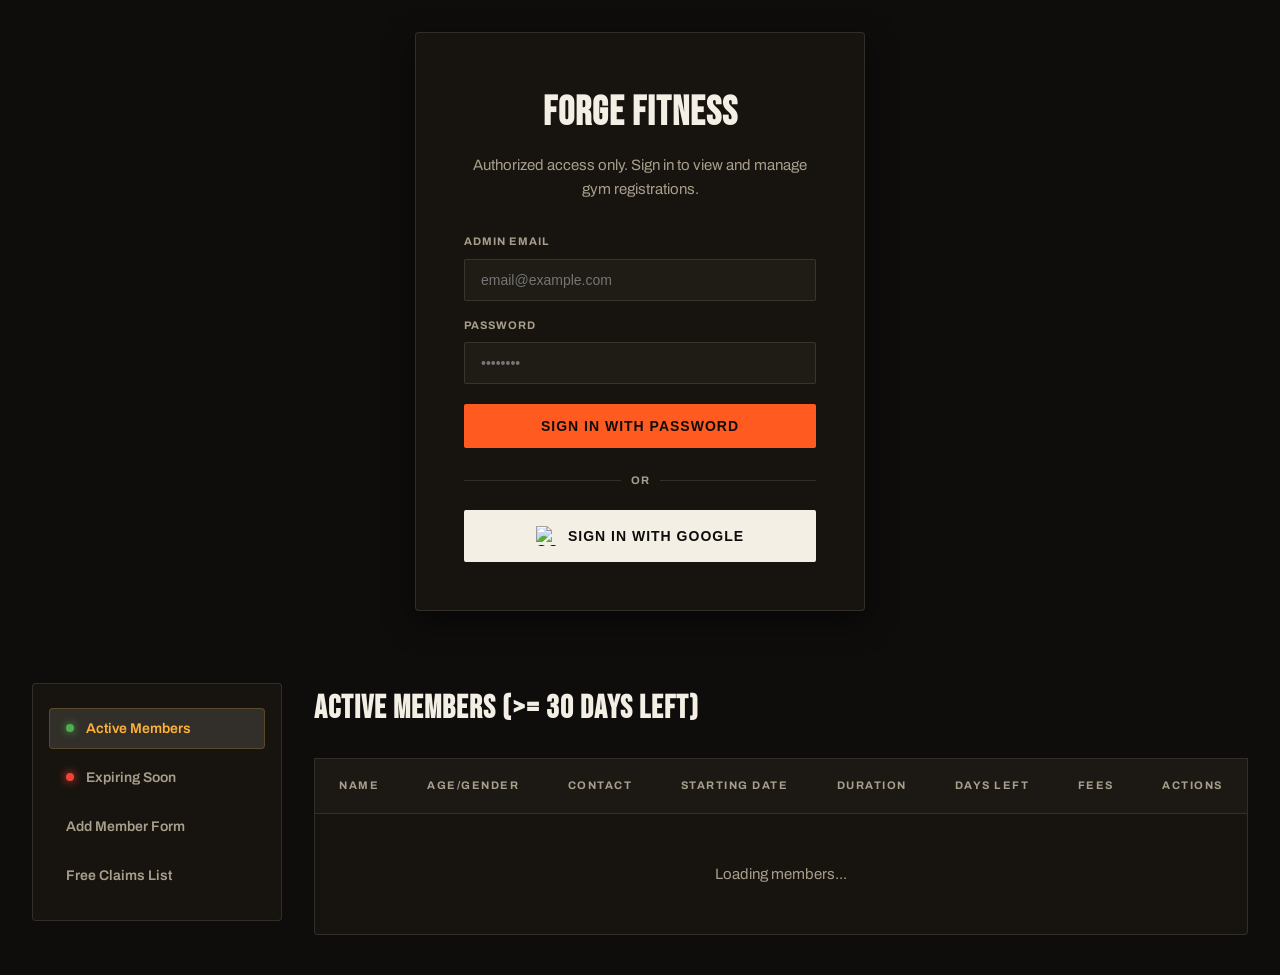
==== admin.html @ f34c3284 "added visitDate field to free trial claim form and created dedicated Free Claims section in admin pa" ====
<!DOCTYPE html>
<html lang="en">
<head>
  <meta charset="UTF-8">
  <meta name="viewport" content="width=device-width, initial-scale=1.0">
  <title>FORGE FITNESS — Admin Portal</title>
  <link rel="preconnect" href="https://fonts.googleapis.com">
  <link href="https://fonts.googleapis.com/css2?family=Bebas+Neue&family=Archivo:wght@400;500;600;700;800&display=swap" rel="stylesheet">
  <link rel="stylesheet" href="css/admin.css">
</head>
<body>

  <!-- ADMIN HEADER (Hidden before login, shown dynamically) -->
  <header class="admin-header" id="adminHeader" style="display: none;">
    <div class="header-inner">
      <div style="display: flex; align-items: center; gap: 24px;">
        <a href="#" class="logo">FORGE<span>.</span> Admin</a>
        <a href="index.html" class="btn-signout" style="text-decoration: none; padding: 6px 12px; font-size: 11px;">← Back to Site</a>
      </div>
      <div class="user-info">
        <span class="user-email" id="currentUserEmail"></span>
        <button class="btn-signout" id="signOutBtn">Sign Out</button>
      </div>
    </div>
  </header>

  <!-- AUTH SCREEN (Shown before login) -->
  <main class="auth-container" id="authContainer">
    <div class="auth-card">
      <h1>FORGE FITNESS</h1>
      <p>Authorized access only. Sign in to view and manage gym registrations.</p>
      
      <!-- Email/Password Sign-In -->
      <form id="emailLoginForm" style="margin-bottom: 24px; text-align: left;">
        <div style="margin-bottom: 16px;">
          <label style="display: block; font-size: 11px; font-weight: 700; text-transform: uppercase; color: var(--muted); margin-bottom: 8px; letter-spacing: 1px;">Admin Email</label>
          <input type="email" id="loginEmail" placeholder="email@example.com" required style="width: 100%; background: var(--panel); border: 1px solid var(--line); padding: 12px 16px; color: var(--paper); border-radius: 2px; font-size: 14px; outline: none; transition: border-color 0.2s;">
        </div>
        <div style="margin-bottom: 20px;">
          <label style="display: block; font-size: 11px; font-weight: 700; text-transform: uppercase; color: var(--muted); margin-bottom: 8px; letter-spacing: 1px;">Password</label>
          <input type="password" id="loginPassword" placeholder="••••••••" required style="width: 100%; background: var(--panel); border: 1px solid var(--line); padding: 12px 16px; color: var(--paper); border-radius: 2px; font-size: 14px; outline: none; transition: border-color 0.2s;">
        </div>
        <button type="submit" class="btn-google" style="background: var(--ember); color: var(--ink); border: none; font-weight: 700; width: 100%; padding: 14px; margin-bottom: 8px;">Sign In with Password</button>
      </form>

      <div style="display: flex; align-items: center; justify-content: center; gap: 10px; margin-bottom: 20px; color: var(--muted); font-size: 11px; text-transform: uppercase; font-weight: 700; letter-spacing: 1px;">
        <span style="flex: 1; height: 1px; background: var(--line);"></span>
        <span>Or</span>
        <span style="flex: 1; height: 1px; background: var(--line);"></span>
      </div>

      <button class="btn-google" id="googleSignInBtn" style="background: var(--paper); color: var(--ink); width: 100%;">
        <img src="https://www.gstatic.com/firebasejs/ui/2.0.0/images/auth/google.svg" alt="Google Logo">
        Sign in with Google
      </button>

      <div class="auth-message error" id="errorMessage" style="display: none; margin-top: 20px;"></div>
    </div>
  </main>

  <!-- DASHBOARD SCREEN (Shown after authorized login) -->
  <main class="dashboard-container" id="dashboardContainer" style="display: none;">
    <!-- SIDEBAR -->
    <aside class="admin-sidebar">
      <nav class="sidebar-nav">
        <button class="sidebar-tab-btn active" data-tab="active-members">
          <span class="tab-indicator green"></span> Active Members
        </button>
        <button class="sidebar-tab-btn" data-tab="expiring-members">
          <span class="tab-indicator red"></span> Expiring Soon
        </button>
        <button class="sidebar-tab-btn" data-tab="add-member">
          Add Member Form
        </button>
        <button class="sidebar-tab-btn" data-tab="leads-list">
          Free Claims List
        </button>
      </nav>
    </aside>

    <!-- MAIN BODY CONTENT -->
    <section class="admin-main-content">
      
      <!-- TAB 1: ACTIVE MEMBERS -->
      <div class="admin-tab-content active" id="tab-active-members">
        <h2 class="tab-title">Active Members (>= 30 days left)</h2>
        <div class="table-wrapper">
          <table>
            <thead>
              <tr>
                <th>Name</th>
                <th>Age/Gender</th>
                <th>Contact</th>
                <th>Starting Date</th>
                <th>Duration</th>
                <th>Days Left</th>
                <th>Fees</th>
                <th>Actions</th>
              </tr>
            </thead>
            <tbody id="activeMembersTableBody">
              <tr><td colspan="8" class="empty-state">Loading members...</td></tr>
            </tbody>
          </table>
        </div>
      </div>

      <!-- TAB 2: EXPIRING MEMBERS (NEAR TO END) -->
      <div class="admin-tab-content" id="tab-expiring-members">
        <h2 class="tab-title" style="color: var(--error);">Expiring Soon (< 30 days left)</h2>
        <div class="table-wrapper">
          <table>
            <thead>
              <tr>
                <th>Name</th>
                <th>Age/Gender</th>
                <th>Contact</th>
                <th>Starting Date</th>
                <th>Duration</th>
                <th>Days Left</th>
                <th>Fees</th>
                <th>Actions</th>
              </tr>
            </thead>
            <tbody id="expiringMembersTableBody">
              <tr><td colspan="8" class="empty-state">No members near plan end date.</td></tr>
            </tbody>
          </table>
        </div>
      </div>

      <!-- TAB 3: ADD MEMBER FORM -->
      <div class="admin-tab-content" id="tab-add-member">
        <h2 class="tab-title">Register New Member</h2>
        <form class="member-form" id="addMemberForm">
          <div class="form-row">
            <div class="form-group">
              <label>Full Name *</label>
              <input type="text" id="mName" placeholder="John Doe" required>
            </div>
            <div class="form-group">
              <label>Phone Number *</label>
              <input type="tel" id="mPhone" placeholder="9876543210" required>
            </div>
          </div>

          <div class="form-row">
            <div class="form-group">
              <label>Age *</label>
              <input type="number" id="mAge" placeholder="24" min="10" max="100" required>
            </div>
            <div class="form-group">
              <label>Gender *</label>
              <select id="mGender" required>
                <option value="" disabled selected>Select Gender</option>
                <option value="Male">Male</option>
                <option value="Female">Female</option>
                <option value="Other">Other</option>
              </select>
            </div>
          </div>

          <div class="form-row">
            <div class="form-group">
              <label>Plan Start Date *</label>
              <input type="date" id="mStartDate" required>
            </div>
            <div class="form-group">
              <label>Duration *</label>
              <select id="mDuration" required>
                <option value="" disabled selected>Select Duration</option>
                <option value="1">1 Month</option>
                <option value="3">3 Months</option>
                <option value="6">6 Months</option>
                <option value="12">12 Months</option>
              </select>
            </div>
          </div>

          <div class="form-row">
            <div class="form-group">
              <label>Fees Paid (INR) *</label>
              <input type="number" id="mFees" placeholder="2500" required>
            </div>
            <div class="form-group">
              <label>Address (Optional)</label>
              <input type="text" id="mAddress" placeholder="123 Street Name, City">
            </div>
          </div>

          <button type="submit" class="btn btn-primary" style="margin-top: 12px; border: none; cursor: pointer;">Register Member</button>
          <p id="memberFormNote" style="margin-top: 12px; font-weight:600;"></p>
        </form>
      </div>

      <!-- TAB 4: FREE TRIAL CLAIMS -->
      <div class="admin-tab-content" id="tab-leads-list">
        <h2 class="tab-title">Free Trial Claims</h2>
        <div class="table-controls" style="border-radius: 4px 4px 0 0;">
          <div class="search-wrapper">
            <input type="text" class="search-input" id="searchBar" placeholder="Search leads...">
          </div>
          <div class="filter-wrapper">
            <button class="filter-btn active" data-filter="all">All</button>
            <button class="filter-btn" data-filter="New">New</button>
            <button class="filter-btn" data-filter="Contacted">Contacted</button>
            <button class="filter-btn" data-filter="Joined">Joined</button>
          </div>
        </div>
        <div class="table-wrapper">
          <table id="leadsTable">
            <thead>
              <tr>
                <th>Date Submitted</th>
                <th>Name</th>
                <th>Phone</th>
                <th>Preferred Club</th>
                <th>Visit Date</th>
                <th>Status</th>
                <th>Actions</th>
              </tr>
            </thead>
            <tbody id="leadsTableBody">
              <tr>
                <td colspan="6" class="empty-state">Loading registrations...</td>
              </tr>
            </tbody>
          </table>
        </div>
      </div>

    </section>
  </main>

  <!-- USER PORTAL SCREEN (Shown for normal users after login) -->
  <main class="dashboard-container" id="userDashboardContainer" style="display: none; max-width: 600px; margin: 40px auto; padding: 40px 32px; background: var(--charcoal); border: 1px solid var(--line); border-radius: 4px; text-align: center;">
    <div style="margin-bottom: 24px;">
      <img id="userPhoto" src="https://images.unsplash.com/photo-1535713875002-d1d0cf377fde?auto=format&fit=crop&w=200&q=80" alt="Profile Picture" style="width: 120px; height: 120px; border-radius: 50%; border: 3px solid var(--ember); margin: 0 auto 16px; object-fit: cover;">
      <h2 id="userName" style="font-family: var(--display); font-size: 36px; letter-spacing: 1px; margin-bottom: 4px;">Gym Member</h2>
      <p id="userEmail" style="color: var(--muted); font-size: 14px;"></p>
    </div>
    <div style="border-top: 1px solid var(--line); padding-top: 24px; text-align: left;">
      <h3 style="font-family: var(--display); font-size: 22px; letter-spacing: 0.5px; color: var(--ember-2); margin-bottom: 12px;">Your Club Status</h3>
      <div style="background: var(--panel); border: 1px solid var(--line); padding: 16px; border-radius: 2px; display: flex; justify-content: space-between; align-items: center;">
        <div>
          <strong style="display: block; font-size: 15px;">Forge Access Level</strong>
          <span style="font-size: 13px; color: var(--muted);">Standard Day Pass / Guest</span>
        </div>
        <span class="status-badge status-joined" style="font-size: 12px; padding: 6px 12px;">Active Member</span>
      </div>
      <p style="margin-top: 20px; color: var(--muted); font-size: 13px; line-height: 1.5;">Welcome to Forge Fitness! Show this portal dashboard screen at the front desk when checking in to any club locations.</p>
    </div>
  </main>

  <!-- Firebase Core + Auth + Firestore compat SDKs -->
  <script src="https://www.gstatic.com/firebasejs/10.8.0/firebase-app-compat.js"></script>
  <script src="https://www.gstatic.com/firebasejs/10.8.0/firebase-auth-compat.js"></script>
  <script src="https://www.gstatic.com/firebasejs/10.8.0/firebase-firestore-compat.js"></script>
  
  <!-- Firebase initialization & Admin logic -->
  <script src="js/firebase-config.js"></script>
  <script src="js/admin.js"></script>
</body>
</html>
---- css/admin.css ----
/* Admin Panel styling for Forge Fitness */
:root {
  --ink: #0e0d0c;
  --charcoal: #17140f;
  --panel: #1f1b15;
  --ember: #ff5a1f;
  --ember-2: #ffb238;
  --paper: #f4efe4;
  --muted: #a89e8c;
  --line: rgba(244, 239, 228, 0.12);
  --success: #4caf50;
  --error: #f44336;
  --display: 'Bebas Neue', Impact, sans-serif;
  --body: 'Archivo', sans-serif;
}

* {
  margin: 0;
  padding: 0;
  box-sizing: border-box;
}

body {
  background: var(--ink);
  color: var(--paper);
  font-family: var(--body);
  line-height: 1.6;
  min-height: 100vh;
  display: flex;
  flex-direction: column;
}

header.admin-header {
  border-bottom: 1px solid var(--line);
  background: var(--charcoal);
  padding: 16px 0;
}

.header-inner {
  max-width: 1400px;
  margin: 0 auto;
  padding: 0 32px;
  display: flex;
  justify-content: space-between;
  align-items: center;
}

.logo {
  font-family: var(--display);
  font-size: 28px;
  letter-spacing: 1px;
}

.logo span {
  color: var(--ember);
}

.user-info {
  display: flex;
  align-items: center;
  gap: 16px;
}

.user-email {
  font-size: 14px;
  font-weight: 500;
  color: var(--muted);
}

.btn-signout {
  background: transparent;
  border: 1px solid rgba(244, 239, 228, 0.2);
  color: var(--paper);
  padding: 8px 16px;
  font-size: 12px;
  text-transform: uppercase;
  font-weight: 700;
  cursor: pointer;
  transition: all 0.2s ease;
  border-radius: 2px;
}

.btn-signout:hover {
  border-color: var(--ember);
  color: var(--ember);
}

/* Authentication Screen */
.auth-container {
  flex: 1;
  display: flex;
  align-items: center;
  justify-content: center;
  padding: 32px;
}

.auth-card {
  background: var(--charcoal);
  border: 1px solid var(--line);
  padding: 48px;
  max-width: 450px;
  width: 100%;
  border-radius: 4px;
  text-align: center;
  box-shadow: 0 10px 30px rgba(0, 0, 0, 0.5);
}

.auth-card h1 {
  font-family: var(--display);
  font-size: 40px;
  letter-spacing: 1px;
  margin-bottom: 8px;
}

.auth-card p {
  color: var(--muted);
  font-size: 15px;
  margin-bottom: 32px;
}

.btn-google {
  display: flex;
  align-items: center;
  justify-content: center;
  gap: 12px;
  background: var(--paper);
  color: var(--ink);
  border: none;
  padding: 16px 24px;
  width: 100%;
  font-weight: 700;
  font-size: 14px;
  text-transform: uppercase;
  letter-spacing: 1px;
  cursor: pointer;
  border-radius: 2px;
  transition: transform 0.2s ease, background 0.2s ease;
}

.btn-google:hover {
  background: #ffffff;
  transform: translateY(-2px);
}

.btn-google img {
  width: 20px;
  height: 20px;
}

.auth-message {
  margin-top: 16px;
  font-size: 14px;
  padding: 10px;
  border-radius: 2px;
  display: none;
}

.auth-message.error {
  display: block;
  background: rgba(244, 67, 54, 0.1);
  color: var(--error);
  border: 1px solid rgba(244, 67, 54, 0.25);
}

/* Dashboard Layout */
.dashboard-container {
  max-width: 1400px;
  margin: 0 auto;
  padding: 40px 32px;
  width: 100%;
  display: none; /* Shown dynamically via JS */
}

.dashboard-header {
  display: flex;
  justify-content: space-between;
  align-items: flex-end;
  margin-bottom: 32px;
  flex-wrap: wrap;
  gap: 16px;
}

.dashboard-header h2 {
  font-family: var(--display);
  font-size: 38px;
  letter-spacing: 1px;
}

.dashboard-stats {
  display: grid;
  grid-template-columns: repeat(auto-fit, minmax(200px, 1fr));
  gap: 20px;
  margin-bottom: 32px;
}

.stat-card {
  background: var(--charcoal);
  border: 1px solid var(--line);
  padding: 24px;
  border-radius: 4px;
}

.stat-card span {
  font-size: 12px;
  text-transform: uppercase;
  color: var(--muted);
  letter-spacing: 1px;
}

.stat-card h3 {
  font-family: var(--display);
  font-size: 36px;
  color: var(--ember);
  margin-top: 8px;
}

/* Filters & Table Control */
.table-controls {
  background: var(--charcoal);
  border: 1px solid var(--line);
  border-bottom: none;
  padding: 20px 24px;
  display: flex;
  justify-content: space-between;
  align-items: center;
  flex-wrap: wrap;
  gap: 16px;
  border-radius: 4px 4px 0 0;
}

.search-wrapper {
  position: relative;
  max-width: 350px;
  width: 100%;
}

.search-input {
  width: 100%;
  background: var(--panel);
  border: 1px solid var(--line);
  padding: 12px 16px;
  color: var(--paper);
  border-radius: 2px;
  font-size: 14px;
  outline: none;
  transition: border-color 0.2s;
}

.search-input:focus {
  border-color: var(--ember);
}

.filter-wrapper {
  display: flex;
  gap: 10px;
}

.filter-btn {
  background: var(--panel);
  border: 1px solid var(--line);
  color: var(--muted);
  padding: 8px 16px;
  font-size: 13px;
  font-weight: 600;
  cursor: pointer;
  border-radius: 2px;
  transition: all 0.2s ease;
}

.filter-btn:hover, .filter-btn.active {
  background: var(--ember);
  color: var(--ink);
  border-color: var(--ember);
}

/* Leads Table */
.table-wrapper {
  background: var(--charcoal);
  border: 1px solid var(--line);
  border-radius: 0 0 4px 4px;
  overflow-x: auto;
}

table {
  width: 100%;
  border-collapse: collapse;
  text-align: left;
  min-width: 800px;
}

th, td {
  padding: 18px 24px;
  font-size: 14px;
  border-bottom: 1px solid var(--line);
}

th {
  font-family: var(--body);
  text-transform: uppercase;
  font-size: 11px;
  letter-spacing: 1.5px;
  color: var(--muted);
  font-weight: 700;
  background: rgba(244, 239, 228, 0.02);
}

tr:last-child td {
  border-bottom: none;
}

tr:hover td {
  background: rgba(244, 239, 228, 0.01);
}

.lead-name {
  font-weight: 600;
}

.lead-phone {
  font-family: monospace;
  font-size: 14px;
  color: var(--muted);
}

/* Custom Status Badge */
.status-badge {
  display: inline-block;
  padding: 4px 8px;
  font-size: 11px;
  font-weight: 700;
  text-transform: uppercase;
  border-radius: 2px;
  letter-spacing: 0.5px;
}

.status-badge.status-new {
  background: rgba(255, 178, 56, 0.15);
  color: var(--ember-2);
  border: 1px solid rgba(255, 178, 56, 0.3);
}

.status-badge.status-contacted {
  background: rgba(77, 144, 254, 0.15);
  color: #4d90fe;
  border: 1px solid rgba(77, 144, 254, 0.3);
}

.status-badge.status-joined {
  background: rgba(76, 175, 80, 0.15);
  color: var(--success);
  border: 1px solid rgba(76, 175, 80, 0.3);
}

.action-select {
  background: var(--panel);
  border: 1px solid var(--line);
  color: var(--paper);
  padding: 6px 12px;
  font-size: 12px;
  outline: none;
  border-radius: 2px;
  cursor: pointer;
}

.action-select:focus {
  border-color: var(--ember);
}

.btn-delete {
  background: transparent;
  border: 1px solid rgba(244, 67, 54, 0.2);
  color: var(--error);
  padding: 6px 12px;
  font-size: 12px;
  cursor: pointer;
  border-radius: 2px;
  margin-left: 8px;
  transition: all 0.2s ease;
}

.btn-delete:hover {
  background: var(--error);
  color: var(--paper);
  border-color: var(--error);
}

.empty-state {
  text-align: center;
  padding: 48px;
  color: var(--muted);
  font-size: 15px;
}

/* Sidebar and Main Layout overrides */
#dashboardContainer.dashboard-container {
  display: flex !important;
  flex-direction: row;
  gap: 32px;
  max-width: 1500px;
  align-items: flex-start;
}

.admin-sidebar {
  width: 250px;
  flex-shrink: 0;
  background: var(--charcoal);
  border: 1px solid var(--line);
  padding: 24px 16px;
  border-radius: 4px;
  position: sticky;
  top: 100px;
}

.sidebar-nav {
  display: flex;
  flex-direction: column;
  gap: 8px;
}

.sidebar-tab-btn {
  background: transparent;
  border: 1px solid transparent;
  color: var(--muted);
  padding: 12px 16px;
  text-align: left;
  font-family: var(--body);
  font-size: 14px;
  font-weight: 600;
  cursor: pointer;
  border-radius: 4px;
  transition: all 0.2s ease;
  display: flex;
  align-items: center;
  gap: 12px;
}

.sidebar-tab-btn:hover {
  background: rgba(244, 239, 228, 0.03);
  color: var(--paper);
}

.sidebar-tab-btn.active {
  background: var(--line);
  color: var(--ember-2);
  border-color: rgba(255, 178, 56, 0.2);
}

.tab-indicator {
  width: 8px;
  height: 8px;
  border-radius: 50%;
  display: inline-block;
}

.tab-indicator.green {
  background: var(--success);
  box-shadow: 0 0 8px var(--success);
}

.tab-indicator.red {
  background: var(--error);
  box-shadow: 0 0 8px var(--error);
}

/* Main Content Area */
.admin-main-content {
  flex: 1;
  min-width: 0; /* Prevents flex children from breaking table responsiveness */
}

.admin-tab-content {
  display: none;
}

.admin-tab-content.active {
  display: block;
}

.tab-title {
  font-family: var(--display);
  font-size: 32px;
  letter-spacing: 1px;
  margin-bottom: 24px;
  text-transform: uppercase;
}

/* Member Form Styling */
.member-form {
  background: var(--charcoal);
  border: 1px solid var(--line);
  padding: 32px;
  border-radius: 4px;
  display: flex;
  flex-direction: column;
  gap: 20px;
}

.form-row {
  display: flex;
  gap: 20px;
  flex-wrap: wrap;
}

.form-group {
  flex: 1;
  min-width: 220px;
  display: flex;
  flex-direction: column;
  gap: 8px;
}

.form-group label {
  font-size: 12px;
  text-transform: uppercase;
  color: var(--muted);
  font-weight: 700;
  letter-spacing: 1px;
}

.form-group input, .form-group select {
  background: var(--panel);
  border: 1px solid var(--line);
  padding: 12px 16px;
  color: var(--paper);
  border-radius: 2px;
  font-size: 14px;
  outline: none;
  transition: border-color 0.2s;
}

.form-group input:focus, .form-group select:focus {
  border-color: var(--ember);
}

/* Responsive adjustment for Mobile Dashboard */
@media(max-width: 900px) {
  #dashboardContainer.dashboard-container {
    flex-direction: column;
  }
  .admin-sidebar {
    width: 100%;
    position: relative;
    top: 0;
  }
}
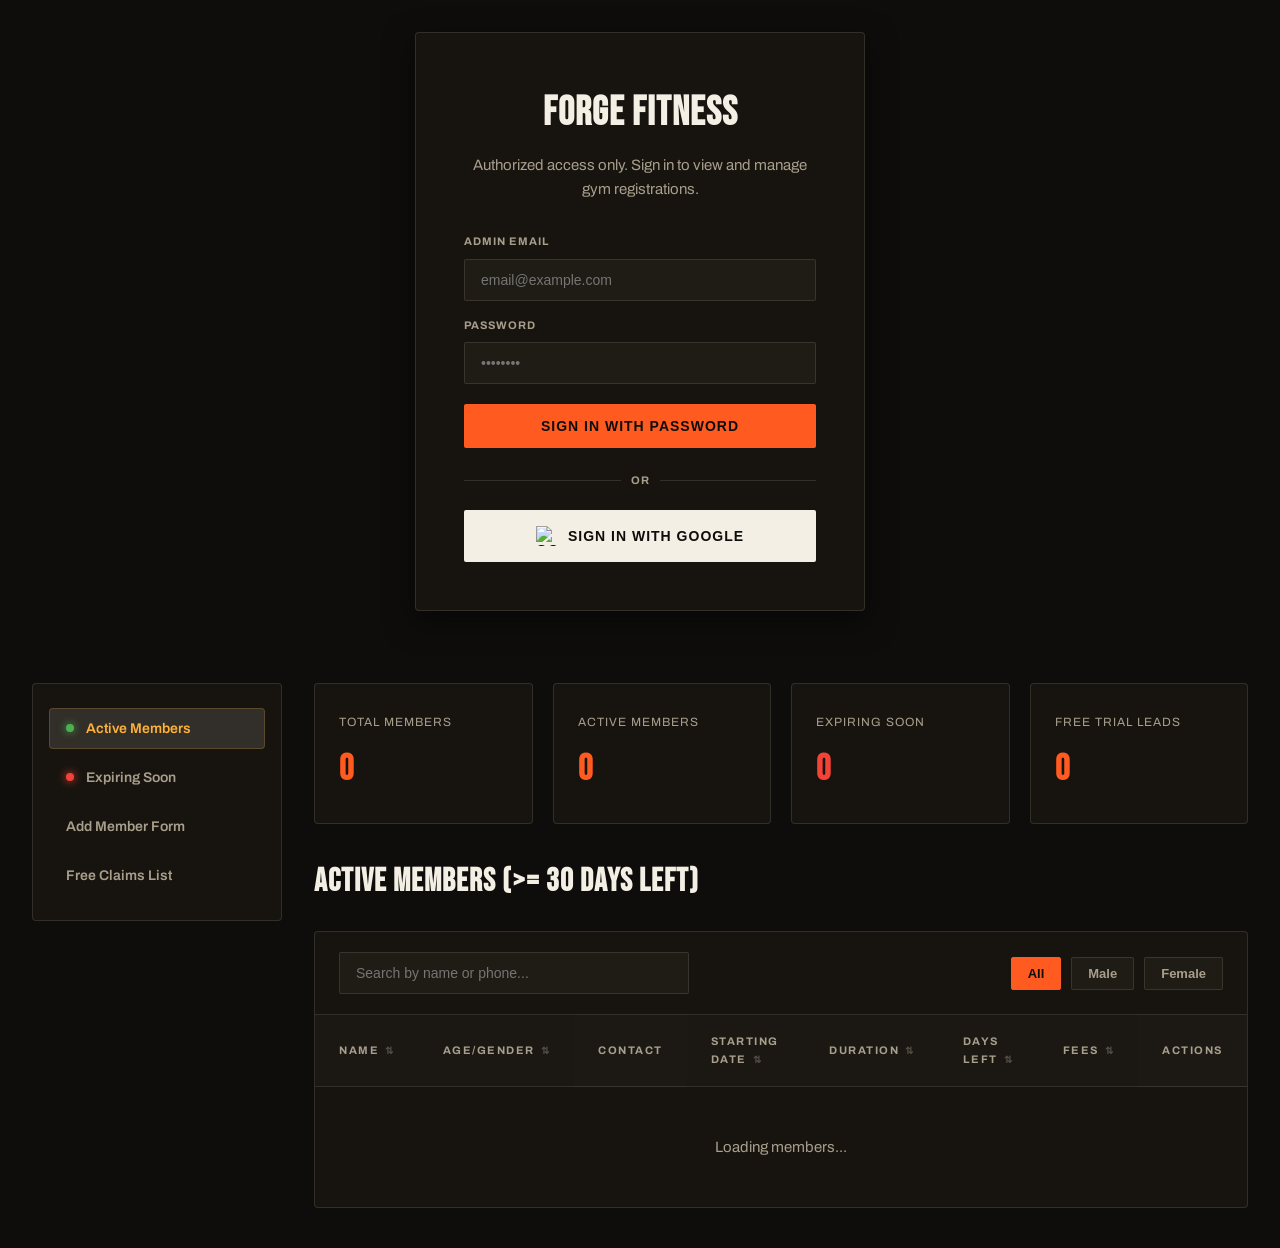
==== commit a48d0642: "newsetup" ====
--- a/admin.html
+++ b/admin.html
@@ -80,21 +80,51 @@
 
     <!-- MAIN BODY CONTENT -->
     <section class="admin-main-content">
-      
+
+      <!-- STAT CARDS (always visible summary) -->
+      <div class="dashboard-stats">
+        <div class="stat-card">
+          <span>Total Members</span>
+          <h3 id="statTotalMembers">0</h3>
+        </div>
+        <div class="stat-card">
+          <span>Active Members</span>
+          <h3 id="statActiveMembers">0</h3>
+        </div>
+        <div class="stat-card">
+          <span>Expiring Soon</span>
+          <h3 id="statExpiringMembers" style="color: var(--error);">0</h3>
+        </div>
+        <div class="stat-card">
+          <span>Free Trial Leads</span>
+          <h3 id="statTotalLeads">0</h3>
+        </div>
+      </div>
+
       <!-- TAB 1: ACTIVE MEMBERS -->
       <div class="admin-tab-content active" id="tab-active-members">
         <h2 class="tab-title">Active Members (>= 30 days left)</h2>
+        <div class="table-controls">
+          <div class="search-wrapper">
+            <input type="text" class="search-input" id="activeSearchBar" placeholder="Search by name or phone...">
+          </div>
+          <div class="filter-wrapper">
+            <button class="filter-btn active" data-filter="all" data-target="active">All</button>
+            <button class="filter-btn" data-filter="Male" data-target="active">Male</button>
+            <button class="filter-btn" data-filter="Female" data-target="active">Female</button>
+          </div>
+        </div>
         <div class="table-wrapper">
           <table>
             <thead>
               <tr>
-                <th>Name</th>
-                <th>Age/Gender</th>
+                <th class="sortable" data-sort="name" data-target="active">Name</th>
+                <th class="sortable" data-sort="age" data-target="active">Age/Gender</th>
                 <th>Contact</th>
-                <th>Starting Date</th>
-                <th>Duration</th>
-                <th>Days Left</th>
-                <th>Fees</th>
+                <th class="sortable" data-sort="startDate" data-target="active">Starting Date</th>
+                <th class="sortable" data-sort="duration" data-target="active">Duration</th>
+                <th class="sortable" data-sort="daysLeft" data-target="active">Days Left</th>
+                <th class="sortable" data-sort="fees" data-target="active">Fees</th>
                 <th>Actions</th>
               </tr>
             </thead>
@@ -108,17 +138,27 @@
       <!-- TAB 2: EXPIRING MEMBERS (NEAR TO END) -->
       <div class="admin-tab-content" id="tab-expiring-members">
         <h2 class="tab-title" style="color: var(--error);">Expiring Soon (< 30 days left)</h2>
+        <div class="table-controls">
+          <div class="search-wrapper">
+            <input type="text" class="search-input" id="expiringSearchBar" placeholder="Search by name or phone...">
+          </div>
+          <div class="filter-wrapper">
+            <button class="filter-btn active" data-filter="all" data-target="expiring">All</button>
+            <button class="filter-btn" data-filter="Male" data-target="expiring">Male</button>
+            <button class="filter-btn" data-filter="Female" data-target="expiring">Female</button>
+          </div>
+        </div>
         <div class="table-wrapper">
           <table>
             <thead>
               <tr>
-                <th>Name</th>
-                <th>Age/Gender</th>
+                <th class="sortable" data-sort="name" data-target="expiring">Name</th>
+                <th class="sortable" data-sort="age" data-target="expiring">Age/Gender</th>
                 <th>Contact</th>
-                <th>Starting Date</th>
-                <th>Duration</th>
-                <th>Days Left</th>
-                <th>Fees</th>
+                <th class="sortable" data-sort="startDate" data-target="expiring">Starting Date</th>
+                <th class="sortable" data-sort="duration" data-target="expiring">Duration</th>
+                <th class="sortable" data-sort="daysLeft" data-target="expiring">Days Left</th>
+                <th class="sortable" data-sort="fees" data-target="expiring">Fees</th>
                 <th>Actions</th>
               </tr>
             </thead>
@@ -201,22 +241,22 @@
             <input type="text" class="search-input" id="searchBar" placeholder="Search leads...">
           </div>
           <div class="filter-wrapper">
-            <button class="filter-btn active" data-filter="all">All</button>
-            <button class="filter-btn" data-filter="New">New</button>
-            <button class="filter-btn" data-filter="Contacted">Contacted</button>
-            <button class="filter-btn" data-filter="Joined">Joined</button>
+            <button class="filter-btn active" data-filter="all" data-target="leads">All</button>
+            <button class="filter-btn" data-filter="New" data-target="leads">New</button>
+            <button class="filter-btn" data-filter="Contacted" data-target="leads">Contacted</button>
+            <button class="filter-btn" data-filter="Joined" data-target="leads">Joined</button>
           </div>
         </div>
         <div class="table-wrapper">
           <table id="leadsTable">
             <thead>
               <tr>
-                <th>Date Submitted</th>
-                <th>Name</th>
+                <th class="sortable" data-sort="createdAt" data-target="leads">Date Submitted</th>
+                <th class="sortable" data-sort="name" data-target="leads">Name</th>
                 <th>Phone</th>
-                <th>Preferred Club</th>
+                <th class="sortable" data-sort="club" data-target="leads">Preferred Club</th>
                 <th>Visit Date</th>
-                <th>Status</th>
+                <th class="sortable" data-sort="status" data-target="leads">Status</th>
                 <th>Actions</th>
               </tr>
             </thead>
@@ -233,22 +273,44 @@
   </main>
 
   <!-- USER PORTAL SCREEN (Shown for normal users after login) -->
-  <main class="dashboard-container" id="userDashboardContainer" style="display: none; max-width: 600px; margin: 40px auto; padding: 40px 32px; background: var(--charcoal); border: 1px solid var(--line); border-radius: 4px; text-align: center;">
-    <div style="margin-bottom: 24px;">
-      <img id="userPhoto" src="https://images.unsplash.com/photo-1535713875002-d1d0cf377fde?auto=format&fit=crop&w=200&q=80" alt="Profile Picture" style="width: 120px; height: 120px; border-radius: 50%; border: 3px solid var(--ember); margin: 0 auto 16px; object-fit: cover;">
-      <h2 id="userName" style="font-family: var(--display); font-size: 36px; letter-spacing: 1px; margin-bottom: 4px;">Gym Member</h2>
-      <p id="userEmail" style="color: var(--muted); font-size: 14px;"></p>
-    </div>
-    <div style="border-top: 1px solid var(--line); padding-top: 24px; text-align: left;">
-      <h3 style="font-family: var(--display); font-size: 22px; letter-spacing: 0.5px; color: var(--ember-2); margin-bottom: 12px;">Your Club Status</h3>
-      <div style="background: var(--panel); border: 1px solid var(--line); padding: 16px; border-radius: 2px; display: flex; justify-content: space-between; align-items: center;">
-        <div>
-          <strong style="display: block; font-size: 15px;">Forge Access Level</strong>
-          <span style="font-size: 13px; color: var(--muted);">Standard Day Pass / Guest</span>
-        </div>
-        <span class="status-badge status-joined" style="font-size: 12px; padding: 6px 12px;">Active Member</span>
-      </div>
-      <p style="margin-top: 20px; color: var(--muted); font-size: 13px; line-height: 1.5;">Welcome to Forge Fitness! Show this portal dashboard screen at the front desk when checking in to any club locations.</p>
+  <main id="userDashboardContainer" style="display: none; flex: 1; align-items: center; justify-content: center; padding: 40px 24px;">
+    <div style="max-width: 560px; width: 100%; background: var(--charcoal); border: 1px solid var(--line); border-radius: 8px; overflow: hidden; box-shadow: 0 20px 60px rgba(0,0,0,0.6);">
+      
+      <!-- Profile Banner -->
+      <div style="background: linear-gradient(135deg, var(--ember) 0%, #ff8c42 50%, var(--ember-2) 100%); padding: 40px 32px; text-align: center; position: relative;">
+        <img id="userPhoto" src="https://images.unsplash.com/photo-1535713875002-d1d0cf377fde?auto=format&fit=crop&w=200&q=80" alt="Profile Picture" 
+             style="width: 100px; height: 100px; border-radius: 50%; border: 4px solid white; object-fit: cover; box-shadow: 0 8px 24px rgba(0,0,0,0.4); margin-bottom: 16px;">
+        <h2 id="userName" style="font-family: var(--display); font-size: 32px; letter-spacing: 1px; color: white; text-shadow: 0 2px 8px rgba(0,0,0,0.3); margin-bottom: 4px;">Forge Member</h2>
+        <p id="userEmail" style="font-size: 13px; color: rgba(255,255,255,0.8); letter-spacing: 0.5px;"></p>
+      </div>
+
+      <!-- Profile Body -->
+      <div style="padding: 32px;">
+        <div style="display: flex; align-items: center; justify-content: space-between; background: var(--panel); border: 1px solid var(--line); border-radius: 6px; padding: 18px 20px; margin-bottom: 20px;">
+          <div>
+            <strong style="display: block; font-size: 15px; margin-bottom: 4px;">Forge Fitness Access</strong>
+            <span style="font-size: 13px; color: var(--muted);">Signed-in Member</span>
+          </div>
+          <span class="status-badge status-joined" style="font-size: 12px; padding: 6px 14px;">✓ Active</span>
+        </div>
+
+        <p style="color: var(--muted); font-size: 13px; line-height: 1.6; margin-bottom: 28px; text-align: center;">
+          Welcome to Forge Fitness! Show this screen at the front desk when checking in to any of our 40+ clubs.
+        </p>
+
+        <div style="display: flex; gap: 12px; flex-wrap: wrap;">
+          <a href="index.html" style="flex: 1; text-align: center; padding: 12px 20px; background: transparent; border: 1px solid var(--line); color: var(--paper); font-size: 13px; font-weight: 700; text-transform: uppercase; letter-spacing: 1px; border-radius: 4px; text-decoration: none; transition: all 0.2s;" 
+             onmouseover="this.style.borderColor='var(--ember)';this.style.color='var(--ember)'" 
+             onmouseout="this.style.borderColor='var(--line)';this.style.color='var(--paper)'">
+            ← Back to Site
+          </a>
+          <button id="userSignOutBtn" onclick="auth.signOut()" style="flex: 1; padding: 12px 20px; background: var(--ember); border: none; color: white; font-size: 13px; font-weight: 700; text-transform: uppercase; letter-spacing: 1px; border-radius: 4px; cursor: pointer; transition: opacity 0.2s;"
+             onmouseover="this.style.opacity='0.85'" onmouseout="this.style.opacity='1'">
+            Sign Out
+          </button>
+        </div>
+      </div>
+
     </div>
   </main>
 
--- a/css/admin.css
+++ b/css/admin.css
@@ -384,6 +384,36 @@
   border-color: var(--error);
 }
 
+th.sortable {
+  cursor: pointer;
+  user-select: none;
+  transition: color 0.2s ease;
+  position: relative;
+}
+
+th.sortable:hover {
+  color: var(--paper);
+}
+
+th.sortable::after {
+  content: '⇅';
+  margin-left: 6px;
+  font-size: 10px;
+  opacity: 0.4;
+}
+
+th.sortable.sort-asc::after {
+  content: '↑';
+  opacity: 1;
+  color: var(--ember);
+}
+
+th.sortable.sort-desc::after {
+  content: '↓';
+  opacity: 1;
+  color: var(--ember);
+}
+
 .empty-state {
   text-align: center;
   padding: 48px;
@@ -544,3 +574,8 @@
   }
 }
 
+/* User Portal centering layout */
+#userDashboardContainer {
+  flex: 1;
+  min-height: calc(100vh - 80px);
+}
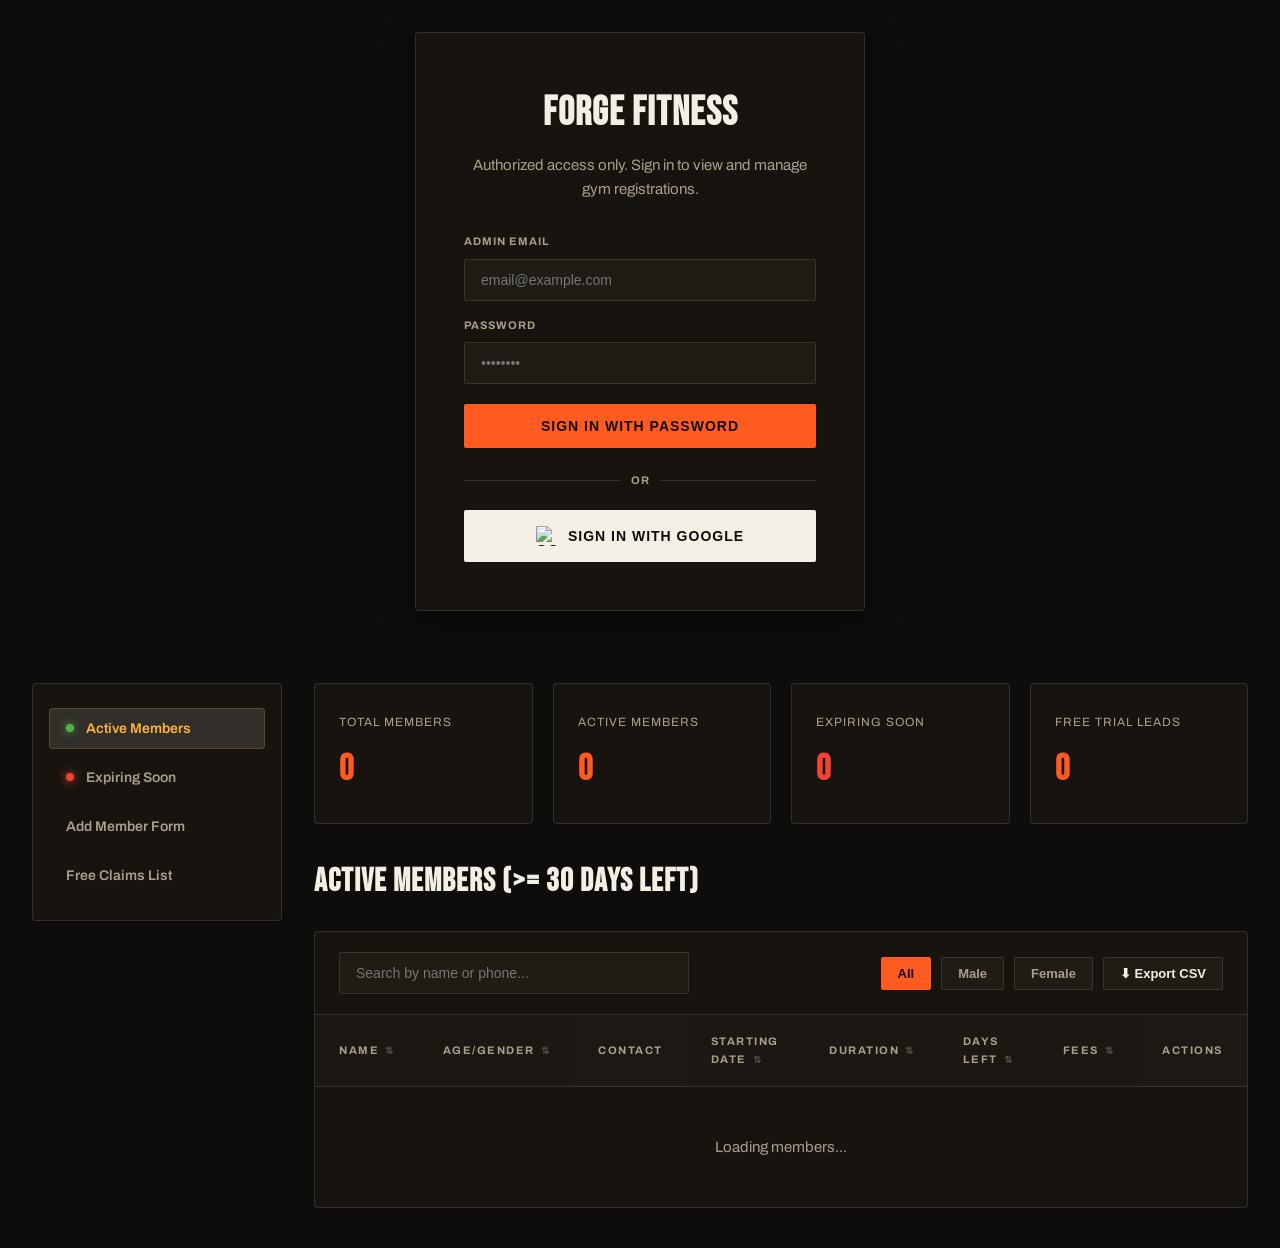
==== commit a7689f42: "newsetup" ====
--- a/admin.html
+++ b/admin.html
@@ -112,6 +112,7 @@
             <button class="filter-btn active" data-filter="all" data-target="active">All</button>
             <button class="filter-btn" data-filter="Male" data-target="active">Male</button>
             <button class="filter-btn" data-filter="Female" data-target="active">Female</button>
+            <button class="btn-export" id="exportActiveCsv">⬇ Export CSV</button>
           </div>
         </div>
         <div class="table-wrapper">
@@ -146,6 +147,7 @@
             <button class="filter-btn active" data-filter="all" data-target="expiring">All</button>
             <button class="filter-btn" data-filter="Male" data-target="expiring">Male</button>
             <button class="filter-btn" data-filter="Female" data-target="expiring">Female</button>
+            <button class="btn-export" id="exportExpiringCsv">⬇ Export CSV</button>
           </div>
         </div>
         <div class="table-wrapper">
@@ -245,6 +247,7 @@
             <button class="filter-btn" data-filter="New" data-target="leads">New</button>
             <button class="filter-btn" data-filter="Contacted" data-target="leads">Contacted</button>
             <button class="filter-btn" data-filter="Joined" data-target="leads">Joined</button>
+            <button class="btn-export" id="exportLeadsCsv">⬇ Export CSV</button>
           </div>
         </div>
         <div class="table-wrapper">
--- a/css/admin.css
+++ b/css/admin.css
@@ -384,6 +384,45 @@
   border-color: var(--error);
 }
 
+.btn-export {
+  background: var(--panel);
+  border: 1px solid var(--line);
+  color: var(--paper);
+  padding: 8px 16px;
+  font-size: 13px;
+  font-weight: 600;
+  cursor: pointer;
+  border-radius: 2px;
+  transition: all 0.2s ease;
+  margin-left: auto;
+}
+
+.btn-export:hover {
+  background: var(--success);
+  color: var(--ink);
+  border-color: var(--success);
+}
+
+.btn-remind {
+  background: transparent;
+  border: 1px solid rgba(76, 175, 80, 0.3);
+  color: var(--success);
+  padding: 6px 12px;
+  font-size: 12px;
+  cursor: pointer;
+  border-radius: 2px;
+  margin-right: 8px;
+  transition: all 0.2s ease;
+  text-decoration: none;
+  display: inline-block;
+}
+
+.btn-remind:hover {
+  background: var(--success);
+  color: var(--ink);
+  border-color: var(--success);
+}
+
 th.sortable {
   cursor: pointer;
   user-select: none;
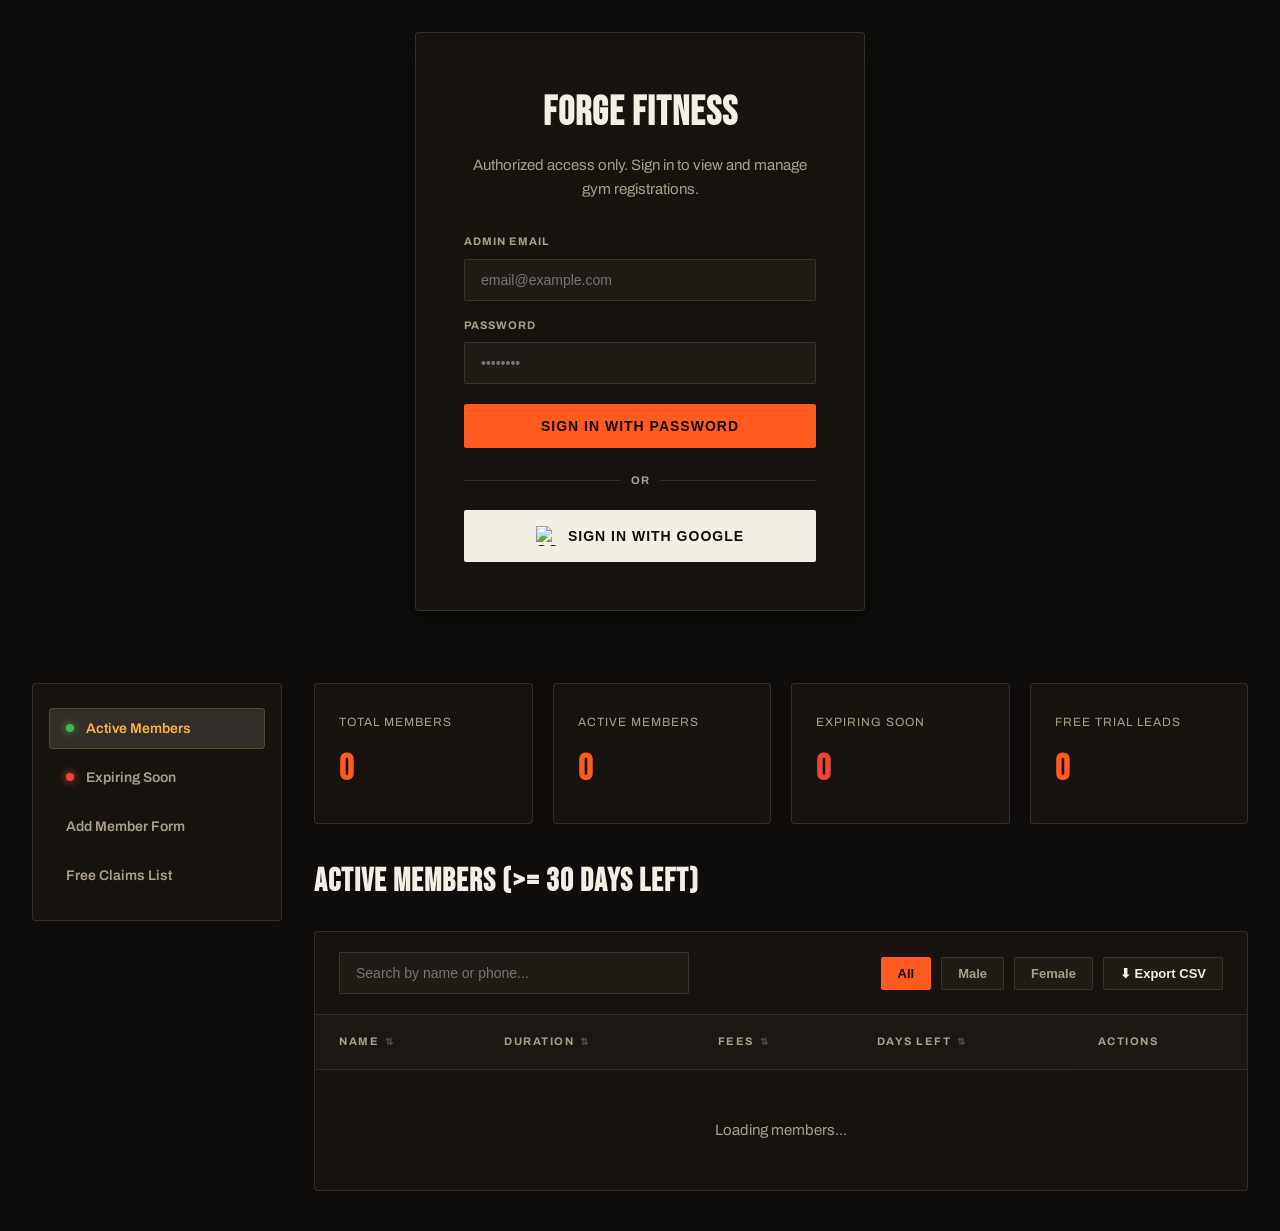
==== commit 3748b8c7: "newsetup" ====
--- a/admin.html
+++ b/admin.html
@@ -120,17 +120,14 @@
             <thead>
               <tr>
                 <th class="sortable" data-sort="name" data-target="active">Name</th>
-                <th class="sortable" data-sort="age" data-target="active">Age/Gender</th>
-                <th>Contact</th>
-                <th class="sortable" data-sort="startDate" data-target="active">Starting Date</th>
                 <th class="sortable" data-sort="duration" data-target="active">Duration</th>
+                <th class="sortable" data-sort="fees" data-target="active">Fees</th>
                 <th class="sortable" data-sort="daysLeft" data-target="active">Days Left</th>
-                <th class="sortable" data-sort="fees" data-target="active">Fees</th>
                 <th>Actions</th>
               </tr>
             </thead>
             <tbody id="activeMembersTableBody">
-              <tr><td colspan="8" class="empty-state">Loading members...</td></tr>
+              <tr><td colspan="5" class="empty-state">Loading members...</td></tr>
             </tbody>
           </table>
         </div>
@@ -155,17 +152,14 @@
             <thead>
               <tr>
                 <th class="sortable" data-sort="name" data-target="expiring">Name</th>
-                <th class="sortable" data-sort="age" data-target="expiring">Age/Gender</th>
-                <th>Contact</th>
-                <th class="sortable" data-sort="startDate" data-target="expiring">Starting Date</th>
                 <th class="sortable" data-sort="duration" data-target="expiring">Duration</th>
+                <th class="sortable" data-sort="fees" data-target="expiring">Fees</th>
                 <th class="sortable" data-sort="daysLeft" data-target="expiring">Days Left</th>
-                <th class="sortable" data-sort="fees" data-target="expiring">Fees</th>
                 <th>Actions</th>
               </tr>
             </thead>
             <tbody id="expiringMembersTableBody">
-              <tr><td colspan="8" class="empty-state">No members near plan end date.</td></tr>
+              <tr><td colspan="5" class="empty-state">No members near plan end date.</td></tr>
             </tbody>
           </table>
         </div>
@@ -275,6 +269,17 @@
     </section>
   </main>
 
+  <!-- MEMBER DETAILS MODAL (Phase 3.1) -->
+  <div class="modal-overlay" id="memberModalOverlay">
+    <div class="modal-box">
+      <button class="modal-close" id="memberModalClose">&times;</button>
+      <h2 class="modal-title" id="memberModalName">Member Name</h2>
+      <div class="modal-grid" id="memberModalBody">
+        <!-- filled dynamically by JS -->
+      </div>
+    </div>
+  </div>
+
   <!-- USER PORTAL SCREEN (Shown for normal users after login) -->
   <main id="userDashboardContainer" style="display: none; flex: 1; align-items: center; justify-content: center; padding: 40px 24px;">
     <div style="max-width: 560px; width: 100%; background: var(--charcoal); border: 1px solid var(--line); border-radius: 8px; overflow: hidden; box-shadow: 0 20px 60px rgba(0,0,0,0.6);">
--- a/css/admin.css
+++ b/css/admin.css
@@ -384,6 +384,95 @@
   border-color: var(--error);
 }
 
+/* Member Details Modal (Phase 3.1) */
+.modal-overlay {
+  display: none;
+  position: fixed;
+  inset: 0;
+  background: rgba(0, 0, 0, 0.7);
+  z-index: 999;
+  align-items: center;
+  justify-content: center;
+  padding: 20px;
+}
+
+.modal-overlay.open {
+  display: flex;
+}
+
+.modal-box {
+  background: var(--charcoal, #1a1a1a);
+  border: 1px solid var(--line);
+  border-radius: 8px;
+  max-width: 480px;
+  width: 100%;
+  padding: 32px;
+  position: relative;
+  box-shadow: 0 20px 60px rgba(0,0,0,0.6);
+}
+
+.modal-close {
+  position: absolute;
+  top: 16px;
+  right: 16px;
+  background: transparent;
+  border: none;
+  color: var(--muted);
+  font-size: 24px;
+  cursor: pointer;
+  line-height: 1;
+  transition: color 0.2s ease;
+}
+
+.modal-close:hover {
+  color: var(--error);
+}
+
+.modal-title {
+  font-family: var(--display, inherit);
+  font-size: 24px;
+  margin-bottom: 20px;
+  color: var(--paper);
+  letter-spacing: 0.5px;
+}
+
+.modal-grid {
+  display: grid;
+  grid-template-columns: 1fr 1fr;
+  gap: 16px;
+}
+
+.modal-field {
+  display: flex;
+  flex-direction: column;
+  gap: 4px;
+}
+
+.modal-field.full {
+  grid-column: 1 / -1;
+}
+
+.modal-field span {
+  font-size: 11px;
+  text-transform: uppercase;
+  letter-spacing: 1px;
+  color: var(--muted);
+  font-weight: 700;
+}
+
+.modal-field strong {
+  font-size: 15px;
+  color: var(--paper);
+}
+
+.member-row {
+  cursor: pointer;
+}
+
+.member-row:hover {
+  background: var(--panel-2, rgba(255,255,255,0.03));
+}
+
 .btn-export {
   background: var(--panel);
   border: 1px solid var(--line);
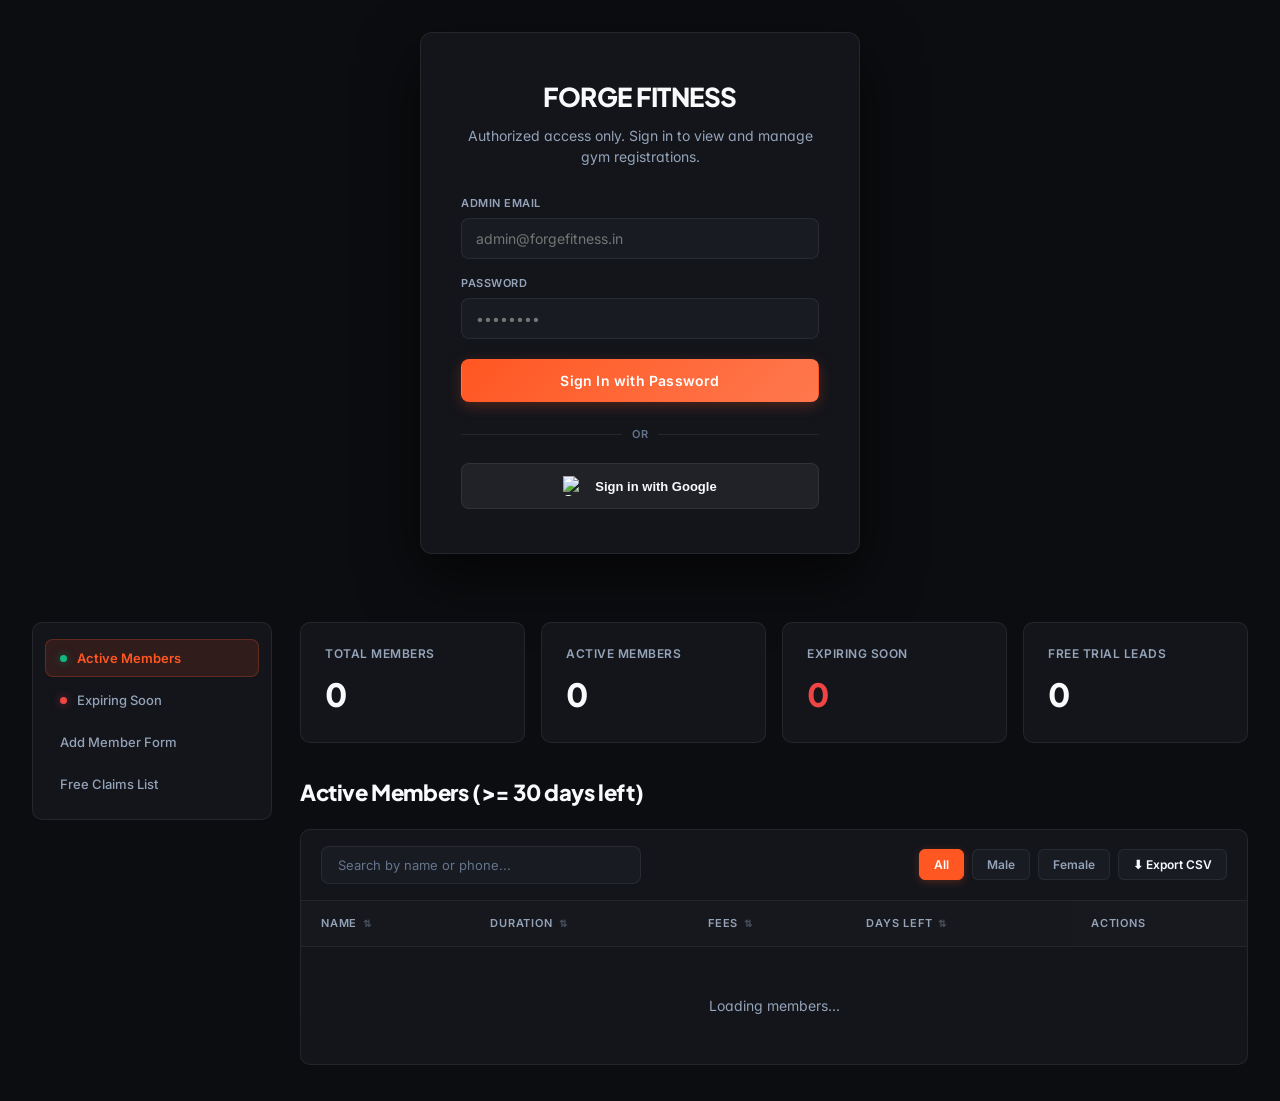
==== commit bbe784cf: "Revamp Admin Panel typography with Inter and modern dark SaaS color scheme" ====
--- a/admin.html
+++ b/admin.html
@@ -5,7 +5,8 @@
   <meta name="viewport" content="width=device-width, initial-scale=1.0">
   <title>FORGE FITNESS — Admin Portal</title>
   <link rel="preconnect" href="https://fonts.googleapis.com">
-  <link href="https://fonts.googleapis.com/css2?family=Bebas+Neue&family=Archivo:wght@400;500;600;700;800&display=swap" rel="stylesheet">
+  <link rel="preconnect" href="https://fonts.gstatic.com" crossorigin>
+  <link href="https://fonts.googleapis.com/css2?family=Bebas+Neue&family=Inter:wght@300;400;500;600;700;800&family=Plus+Jakarta+Sans:wght@500;600;700;800&display=swap" rel="stylesheet">
   <link rel="stylesheet" href="css/admin.css">
 </head>
 <body>
@@ -33,23 +34,23 @@
       <!-- Email/Password Sign-In -->
       <form id="emailLoginForm" style="margin-bottom: 24px; text-align: left;">
         <div style="margin-bottom: 16px;">
-          <label style="display: block; font-size: 11px; font-weight: 700; text-transform: uppercase; color: var(--muted); margin-bottom: 8px; letter-spacing: 1px;">Admin Email</label>
-          <input type="email" id="loginEmail" placeholder="email@example.com" required style="width: 100%; background: var(--panel); border: 1px solid var(--line); padding: 12px 16px; color: var(--paper); border-radius: 2px; font-size: 14px; outline: none; transition: border-color 0.2s;">
+          <label style="display: block; font-size: 11px; font-weight: 600; text-transform: uppercase; color: var(--muted); margin-bottom: 6px; letter-spacing: 0.5px;">Admin Email</label>
+          <input type="email" id="loginEmail" placeholder="admin@forgefitness.in" required style="width: 100%; background: var(--panel); border: 1px solid var(--line); padding: 11px 14px; color: var(--paper); border-radius: 8px; font-family: var(--body); font-size: 14px; outline: none; transition: border-color 0.2s;">
         </div>
         <div style="margin-bottom: 20px;">
-          <label style="display: block; font-size: 11px; font-weight: 700; text-transform: uppercase; color: var(--muted); margin-bottom: 8px; letter-spacing: 1px;">Password</label>
-          <input type="password" id="loginPassword" placeholder="••••••••" required style="width: 100%; background: var(--panel); border: 1px solid var(--line); padding: 12px 16px; color: var(--paper); border-radius: 2px; font-size: 14px; outline: none; transition: border-color 0.2s;">
-        </div>
-        <button type="submit" class="btn-google" style="background: var(--ember); color: var(--ink); border: none; font-weight: 700; width: 100%; padding: 14px; margin-bottom: 8px;">Sign In with Password</button>
+          <label style="display: block; font-size: 11px; font-weight: 600; text-transform: uppercase; color: var(--muted); margin-bottom: 6px; letter-spacing: 0.5px;">Password</label>
+          <input type="password" id="loginPassword" placeholder="••••••••" required style="width: 100%; background: var(--panel); border: 1px solid var(--line); padding: 11px 14px; color: var(--paper); border-radius: 8px; font-family: var(--body); font-size: 14px; outline: none; transition: border-color 0.2s;">
+        </div>
+        <button type="submit" class="btn btn-primary" style="width: 100%; padding: 12px; font-size: 14px; border-radius: 8px;">Sign In with Password</button>
       </form>
 
-      <div style="display: flex; align-items: center; justify-content: center; gap: 10px; margin-bottom: 20px; color: var(--muted); font-size: 11px; text-transform: uppercase; font-weight: 700; letter-spacing: 1px;">
+      <div style="display: flex; align-items: center; justify-content: center; gap: 10px; margin-bottom: 20px; color: var(--muted-dark); font-size: 11px; text-transform: uppercase; font-weight: 600; letter-spacing: 0.5px;">
         <span style="flex: 1; height: 1px; background: var(--line);"></span>
         <span>Or</span>
         <span style="flex: 1; height: 1px; background: var(--line);"></span>
       </div>
 
-      <button class="btn-google" id="googleSignInBtn" style="background: var(--paper); color: var(--ink); width: 100%;">
+      <button class="btn-google" id="googleSignInBtn" style="background: rgba(255,255,255,0.06); border: 1px solid var(--line); color: var(--paper); width: 100%; border-radius: 8px; padding: 12px; font-size: 13px; font-weight: 600; text-transform: none; letter-spacing: 0; transition: all 0.2s;">
         <img src="https://www.gstatic.com/firebasejs/ui/2.0.0/images/auth/google.svg" alt="Google Logo">
         Sign in with Google
       </button>
@@ -224,7 +225,7 @@
             </div>
           </div>
 
-          <button type="submit" class="btn btn-primary" style="margin-top: 12px; border: none; cursor: pointer;">Register Member</button>
+          <button type="submit" class="btn btn-primary" style="margin-top: 12px;">Register Member</button>
           <p id="memberFormNote" style="margin-top: 12px; font-weight:600;"></p>
         </form>
       </div>
@@ -282,38 +283,37 @@
 
   <!-- USER PORTAL SCREEN (Shown for normal users after login) -->
   <main id="userDashboardContainer" style="display: none; flex: 1; align-items: center; justify-content: center; padding: 40px 24px;">
-    <div style="max-width: 560px; width: 100%; background: var(--charcoal); border: 1px solid var(--line); border-radius: 8px; overflow: hidden; box-shadow: 0 20px 60px rgba(0,0,0,0.6);">
+    <div style="max-width: 500px; width: 100%; background: var(--charcoal); border: 1px solid var(--line); border-radius: 14px; overflow: hidden; box-shadow: 0 25px 60px rgba(0,0,0,0.6);">
       
       <!-- Profile Banner -->
-      <div style="background: linear-gradient(135deg, var(--ember) 0%, #ff8c42 50%, var(--ember-2) 100%); padding: 40px 32px; text-align: center; position: relative;">
+      <div style="background: linear-gradient(135deg, var(--ember) 0%, #ff7043 50%, #ffa726 100%); padding: 36px 28px; text-align: center; position: relative;">
         <img id="userPhoto" src="https://images.unsplash.com/photo-1535713875002-d1d0cf377fde?auto=format&fit=crop&w=200&q=80" alt="Profile Picture" 
-             style="width: 100px; height: 100px; border-radius: 50%; border: 4px solid white; object-fit: cover; box-shadow: 0 8px 24px rgba(0,0,0,0.4); margin-bottom: 16px;">
-        <h2 id="userName" style="font-family: var(--display); font-size: 32px; letter-spacing: 1px; color: white; text-shadow: 0 2px 8px rgba(0,0,0,0.3); margin-bottom: 4px;">Forge Member</h2>
-        <p id="userEmail" style="font-size: 13px; color: rgba(255,255,255,0.8); letter-spacing: 0.5px;"></p>
+             style="width: 90px; height: 90px; border-radius: 50%; border: 3px solid white; object-fit: cover; box-shadow: 0 8px 24px rgba(0,0,0,0.3); margin-bottom: 14px;">
+        <h2 id="userName" style="font-family: var(--heading); font-size: 24px; font-weight: 800; letter-spacing: -0.3px; color: white; text-shadow: 0 2px 8px rgba(0,0,0,0.25); margin-bottom: 4px;">Forge Member</h2>
+        <p id="userEmail" style="font-size: 13px; color: rgba(255,255,255,0.9); font-weight: 500;"></p>
       </div>
 
       <!-- Profile Body -->
-      <div style="padding: 32px;">
-        <div style="display: flex; align-items: center; justify-content: space-between; background: var(--panel); border: 1px solid var(--line); border-radius: 6px; padding: 18px 20px; margin-bottom: 20px;">
+      <div style="padding: 28px;">
+        <div style="display: flex; align-items: center; justify-content: space-between; background: var(--panel); border: 1px solid var(--line); border-radius: 10px; padding: 16px 18px; margin-bottom: 20px;">
           <div>
-            <strong style="display: block; font-size: 15px; margin-bottom: 4px;">Forge Fitness Access</strong>
-            <span style="font-size: 13px; color: var(--muted);">Signed-in Member</span>
-          </div>
-          <span class="status-badge status-joined" style="font-size: 12px; padding: 6px 14px;">✓ Active</span>
-        </div>
-
-        <p style="color: var(--muted); font-size: 13px; line-height: 1.6; margin-bottom: 28px; text-align: center;">
+            <strong style="display: block; font-size: 14px; color: var(--paper); margin-bottom: 3px;">Forge Fitness Access</strong>
+            <span style="font-size: 12px; color: var(--muted);">Signed-in Member</span>
+          </div>
+          <span class="status-badge status-joined" style="font-size: 11px; padding: 5px 12px;">✓ Active</span>
+        </div>
+
+        <p style="color: var(--muted); font-size: 13px; line-height: 1.55; margin-bottom: 24px; text-align: center;">
           Welcome to Forge Fitness! Show this screen at the front desk when checking in to any of our 40+ clubs.
         </p>
 
         <div style="display: flex; gap: 12px; flex-wrap: wrap;">
-          <a href="index.html" style="flex: 1; text-align: center; padding: 12px 20px; background: transparent; border: 1px solid var(--line); color: var(--paper); font-size: 13px; font-weight: 700; text-transform: uppercase; letter-spacing: 1px; border-radius: 4px; text-decoration: none; transition: all 0.2s;" 
-             onmouseover="this.style.borderColor='var(--ember)';this.style.color='var(--ember)'" 
-             onmouseout="this.style.borderColor='var(--line)';this.style.color='var(--paper)'">
+          <a href="index.html" style="flex: 1; text-align: center; padding: 11px 18px; background: transparent; border: 1px solid var(--line); color: var(--paper); font-size: 13px; font-weight: 600; border-radius: 8px; text-decoration: none; transition: all 0.2s;" 
+             onmouseover="this.style.borderColor='var(--line-light)';this.style.background='rgba(255,255,255,0.04)'" 
+             onmouseout="this.style.borderColor='var(--line)';this.style.background='transparent'">
             ← Back to Site
           </a>
-          <button id="userSignOutBtn" onclick="auth.signOut()" style="flex: 1; padding: 12px 20px; background: var(--ember); border: none; color: white; font-size: 13px; font-weight: 700; text-transform: uppercase; letter-spacing: 1px; border-radius: 4px; cursor: pointer; transition: opacity 0.2s;"
-             onmouseover="this.style.opacity='0.85'" onmouseout="this.style.opacity='1'">
+          <button id="userSignOutBtn" onclick="auth.signOut()" class="btn btn-primary" style="flex: 1; padding: 11px 18px; font-size: 13px; border-radius: 8px; cursor: pointer;">
             Sign Out
           </button>
         </div>
--- a/css/admin.css
+++ b/css/admin.css
@@ -1,17 +1,42 @@
-/* Admin Panel styling for Forge Fitness */
+/* Admin Panel styling for Forge Fitness — Modern High-End Dark UI */
 :root {
-  --ink: #0e0d0c;
-  --charcoal: #17140f;
-  --panel: #1f1b15;
-  --ember: #ff5a1f;
-  --ember-2: #ffb238;
-  --paper: #f4efe4;
-  --muted: #a89e8c;
-  --line: rgba(244, 239, 228, 0.12);
-  --success: #4caf50;
-  --error: #f44336;
-  --display: 'Bebas Neue', Impact, sans-serif;
-  --body: 'Archivo', sans-serif;
+  --ink: #0c0d10;
+  --charcoal: #13151b;
+  --panel: #181b22;
+  --panel-hover: #1e222b;
+  --panel-2: #1e222b;
+  
+  /* Modern Accent Colors */
+  --ember: #ff5722;
+  --ember-light: #ff784e;
+  --ember-2: #ff9800;
+  --ember-glow: rgba(255, 87, 34, 0.25);
+  
+  /* Clean Text Contrast */
+  --paper: #f8fafc;
+  --paper-soft: #e2e8f0;
+  --muted: #94a3b8;
+  --muted-dark: #64748b;
+  
+  /* Borders & Glass effect */
+  --line: rgba(255, 255, 255, 0.07);
+  --line-light: rgba(255, 255, 255, 0.12);
+  --line-ember: rgba(255, 87, 34, 0.35);
+  
+  /* Semantic Status Colors */
+  --success: #10b981;
+  --success-bg: rgba(16, 185, 129, 0.12);
+  --info: #38bdf8;
+  --info-bg: rgba(56, 189, 248, 0.12);
+  --warning: #f59e0b;
+  --warning-bg: rgba(245, 158, 11, 0.12);
+  --error: #ef4444;
+  --error-bg: rgba(239, 68, 68, 0.12);
+  
+  /* Modern High-End Typography */
+  --display: 'Plus Jakarta Sans', 'Inter', -apple-system, BlinkMacSystemFont, sans-serif;
+  --heading: 'Plus Jakarta Sans', 'Inter', sans-serif;
+  --body: 'Inter', -apple-system, BlinkMacSystemFont, 'Segoe UI', Roboto, sans-serif;
 }
 
 * {
@@ -22,22 +47,29 @@
 
 body {
   background: var(--ink);
-  color: var(--paper);
+  color: var(--paper-soft);
   font-family: var(--body);
-  line-height: 1.6;
+  font-feature-settings: 'cv02', 'cv03', 'cv04', 'cv11';
+  line-height: 1.55;
   min-height: 100vh;
   display: flex;
   flex-direction: column;
+  -webkit-font-smoothing: antialiased;
 }
 
 header.admin-header {
   border-bottom: 1px solid var(--line);
-  background: var(--charcoal);
-  padding: 16px 0;
+  background: rgba(19, 21, 27, 0.85);
+  backdrop-filter: blur(14px);
+  -webkit-backdrop-filter: blur(14px);
+  padding: 14px 0;
+  position: sticky;
+  top: 0;
+  z-index: 100;
 }
 
 .header-inner {
-  max-width: 1400px;
+  max-width: 1440px;
   margin: 0 auto;
   padding: 0 32px;
   display: flex;
@@ -46,9 +78,15 @@
 }
 
 .logo {
-  font-family: var(--display);
-  font-size: 28px;
-  letter-spacing: 1px;
+  font-family: var(--heading);
+  font-size: 20px;
+  font-weight: 800;
+  letter-spacing: -0.5px;
+  display: flex;
+  align-items: center;
+  gap: 6px;
+  color: var(--paper);
+  text-decoration: none;
 }
 
 .logo span {
@@ -58,31 +96,76 @@
 .user-info {
   display: flex;
   align-items: center;
-  gap: 16px;
+  gap: 14px;
 }
 
 .user-email {
-  font-size: 14px;
+  font-size: 13px;
   font-weight: 500;
   color: var(--muted);
+  background: rgba(255, 255, 255, 0.04);
+  padding: 6px 12px;
+  border-radius: 20px;
+  border: 1px solid var(--line);
 }
 
 .btn-signout {
   background: transparent;
-  border: 1px solid rgba(244, 239, 228, 0.2);
-  color: var(--paper);
-  padding: 8px 16px;
+  border: 1px solid var(--line);
+  color: var(--muted);
+  padding: 7px 15px;
   font-size: 12px;
-  text-transform: uppercase;
-  font-weight: 700;
+  font-weight: 600;
   cursor: pointer;
   transition: all 0.2s ease;
-  border-radius: 2px;
+  border-radius: 6px;
+  display: inline-flex;
+  align-items: center;
+  gap: 6px;
 }
 
 .btn-signout:hover {
-  border-color: var(--ember);
-  color: var(--ember);
+  border-color: var(--line-light);
+  color: var(--paper);
+  background: rgba(255, 255, 255, 0.05);
+}
+
+.btn {
+  display: inline-flex;
+  align-items: center;
+  justify-content: center;
+  gap: 8px;
+  padding: 11px 22px;
+  font-family: var(--body);
+  font-weight: 600;
+  font-size: 13px;
+  letter-spacing: 0.2px;
+  border-radius: 8px;
+  border: 1px solid transparent;
+  cursor: pointer;
+  transition: all 0.2s cubic-bezier(0.16, 1, 0.3, 1);
+}
+
+.btn-primary {
+  background: linear-gradient(135deg, var(--ember), var(--ember-light));
+  color: #ffffff;
+  box-shadow: 0 4px 14px var(--ember-glow);
+}
+
+.btn-primary:hover {
+  background: linear-gradient(135deg, var(--ember-light), #ff8a65);
+  transform: translateY(-1px);
+  box-shadow: 0 6px 20px rgba(255, 87, 34, 0.4);
+}
+
+.btn-primary:active {
+  transform: translateY(0);
+}
+
+.btn-primary:disabled {
+  opacity: 0.6;
+  cursor: not-allowed;
+  transform: none;
 }
 
 /* Authentication Screen */
@@ -97,25 +180,28 @@
 .auth-card {
   background: var(--charcoal);
   border: 1px solid var(--line);
-  padding: 48px;
-  max-width: 450px;
+  padding: 44px 40px;
+  max-width: 440px;
   width: 100%;
-  border-radius: 4px;
+  border-radius: 12px;
   text-align: center;
-  box-shadow: 0 10px 30px rgba(0, 0, 0, 0.5);
+  box-shadow: 0 24px 60px rgba(0, 0, 0, 0.6);
 }
 
 .auth-card h1 {
-  font-family: var(--display);
-  font-size: 40px;
-  letter-spacing: 1px;
+  font-family: var(--heading);
+  font-size: 26px;
+  font-weight: 800;
+  letter-spacing: -0.5px;
   margin-bottom: 8px;
+  color: var(--paper);
 }
 
 .auth-card p {
   color: var(--muted);
-  font-size: 15px;
-  margin-bottom: 32px;
+  font-size: 14px;
+  line-height: 1.5;
+  margin-bottom: 28px;
 }
 
 .btn-google {
@@ -164,9 +250,9 @@
 
 /* Dashboard Layout */
 .dashboard-container {
-  max-width: 1400px;
+  max-width: 1440px;
   margin: 0 auto;
-  padding: 40px 32px;
+  padding: 36px 32px;
   width: 100%;
   display: none; /* Shown dynamically via JS */
 }
@@ -175,62 +261,92 @@
   display: flex;
   justify-content: space-between;
   align-items: flex-end;
-  margin-bottom: 32px;
+  margin-bottom: 28px;
   flex-wrap: wrap;
   gap: 16px;
 }
 
 .dashboard-header h2 {
-  font-family: var(--display);
-  font-size: 38px;
-  letter-spacing: 1px;
+  font-family: var(--heading);
+  font-size: 28px;
+  font-weight: 800;
+  letter-spacing: -0.5px;
+  color: var(--paper);
 }
 
 .dashboard-stats {
   display: grid;
-  grid-template-columns: repeat(auto-fit, minmax(200px, 1fr));
-  gap: 20px;
+  grid-template-columns: repeat(auto-fit, minmax(220px, 1fr));
+  gap: 16px;
   margin-bottom: 32px;
 }
 
 .stat-card {
   background: var(--charcoal);
   border: 1px solid var(--line);
-  padding: 24px;
-  border-radius: 4px;
+  padding: 22px 24px;
+  border-radius: 10px;
+  transition: transform 0.2s ease, border-color 0.2s ease, box-shadow 0.2s ease;
+  position: relative;
+  overflow: hidden;
+}
+
+.stat-card::before {
+  content: '';
+  position: absolute;
+  top: 0;
+  left: 0;
+  right: 0;
+  height: 2px;
+  background: transparent;
+  transition: background 0.2s ease;
+}
+
+.stat-card:hover {
+  border-color: var(--line-light);
+  transform: translateY(-2px);
+  box-shadow: 0 10px 25px rgba(0, 0, 0, 0.4);
+}
+
+.stat-card:hover::before {
+  background: var(--ember);
 }
 
 .stat-card span {
   font-size: 12px;
+  font-weight: 600;
   text-transform: uppercase;
   color: var(--muted);
-  letter-spacing: 1px;
+  letter-spacing: 0.5px;
+  display: block;
 }
 
 .stat-card h3 {
-  font-family: var(--display);
-  font-size: 36px;
-  color: var(--ember);
-  margin-top: 8px;
+  font-family: var(--heading);
+  font-size: 32px;
+  font-weight: 800;
+  color: var(--paper);
+  letter-spacing: -0.5px;
+  margin-top: 6px;
 }
 
 /* Filters & Table Control */
 .table-controls {
   background: var(--charcoal);
   border: 1px solid var(--line);
-  border-bottom: none;
-  padding: 20px 24px;
+  border-bottom: 1px solid var(--line);
+  padding: 16px 20px;
   display: flex;
   justify-content: space-between;
   align-items: center;
   flex-wrap: wrap;
-  gap: 16px;
-  border-radius: 4px 4px 0 0;
+  gap: 14px;
+  border-radius: 10px 10px 0 0;
 }
 
 .search-wrapper {
   position: relative;
-  max-width: 350px;
+  max-width: 320px;
   width: 100%;
 }
 
@@ -238,46 +354,61 @@
   width: 100%;
   background: var(--panel);
   border: 1px solid var(--line);
-  padding: 12px 16px;
-  color: var(--paper);
-  border-radius: 2px;
-  font-size: 14px;
+  padding: 10px 16px;
+  color: var(--paper);
+  border-radius: 8px;
+  font-family: var(--body);
+  font-size: 13px;
   outline: none;
-  transition: border-color 0.2s;
+  transition: border-color 0.2s, box-shadow 0.2s;
+}
+
+.search-input::placeholder {
+  color: var(--muted-dark);
 }
 
 .search-input:focus {
   border-color: var(--ember);
+  box-shadow: 0 0 0 3px rgba(255, 87, 34, 0.15);
 }
 
 .filter-wrapper {
   display: flex;
-  gap: 10px;
+  gap: 8px;
 }
 
 .filter-btn {
   background: var(--panel);
   border: 1px solid var(--line);
   color: var(--muted);
-  padding: 8px 16px;
-  font-size: 13px;
-  font-weight: 600;
-  cursor: pointer;
-  border-radius: 2px;
+  padding: 7px 14px;
+  font-family: var(--body);
+  font-size: 12px;
+  font-weight: 600;
+  cursor: pointer;
+  border-radius: 6px;
   transition: all 0.2s ease;
 }
 
-.filter-btn:hover, .filter-btn.active {
+.filter-btn:hover {
+  color: var(--paper);
+  border-color: var(--line-light);
+  background: var(--panel-hover);
+}
+
+.filter-btn.active {
   background: var(--ember);
-  color: var(--ink);
+  color: #ffffff;
   border-color: var(--ember);
+  box-shadow: 0 2px 8px var(--ember-glow);
 }
 
 /* Leads Table */
 .table-wrapper {
   background: var(--charcoal);
   border: 1px solid var(--line);
-  border-radius: 0 0 4px 4px;
+  border-top: none;
+  border-radius: 0 0 10px 10px;
   overflow-x: auto;
 }
 
@@ -289,66 +420,73 @@
 }
 
 th, td {
-  padding: 18px 24px;
-  font-size: 14px;
+  padding: 14px 20px;
+  font-size: 13px;
   border-bottom: 1px solid var(--line);
+  vertical-align: middle;
 }
 
 th {
   font-family: var(--body);
   text-transform: uppercase;
   font-size: 11px;
-  letter-spacing: 1.5px;
-  color: var(--muted);
-  font-weight: 700;
-  background: rgba(244, 239, 228, 0.02);
+  letter-spacing: 0.8px;
+  color: var(--muted);
+  font-weight: 600;
+  background: rgba(255, 255, 255, 0.015);
 }
 
 tr:last-child td {
   border-bottom: none;
 }
 
-tr:hover td {
-  background: rgba(244, 239, 228, 0.01);
+tbody tr {
+  transition: background 0.15s ease;
+}
+
+tbody tr:hover td {
+  background: rgba(255, 255, 255, 0.025);
 }
 
 .lead-name {
   font-weight: 600;
+  color: var(--paper);
 }
 
 .lead-phone {
-  font-family: monospace;
-  font-size: 14px;
+  font-family: var(--body);
+  font-size: 13px;
   color: var(--muted);
 }
 
 /* Custom Status Badge */
 .status-badge {
-  display: inline-block;
-  padding: 4px 8px;
+  display: inline-flex;
+  align-items: center;
+  gap: 5px;
+  padding: 4px 10px;
   font-size: 11px;
-  font-weight: 700;
-  text-transform: uppercase;
-  border-radius: 2px;
-  letter-spacing: 0.5px;
+  font-weight: 600;
+  border-radius: 20px;
+  letter-spacing: 0.2px;
 }
 
 .status-badge.status-new {
-  background: rgba(255, 178, 56, 0.15);
-  color: var(--ember-2);
-  border: 1px solid rgba(255, 178, 56, 0.3);
+  background: var(--warning-bg);
+  color: var(--warning);
+  border: 1px solid rgba(245, 158, 11, 0.25);
 }
 
 .status-badge.status-contacted {
-  background: rgba(77, 144, 254, 0.15);
-  color: #4d90fe;
-  border: 1px solid rgba(77, 144, 254, 0.3);
+  background: var(--info-bg);
+  color: var(--info);
+  border: 1px solid rgba(56, 189, 248, 0.25);
 }
 
 .status-badge.status-joined {
-  background: rgba(76, 175, 80, 0.15);
+  background: var(--success-bg);
   color: var(--success);
-  border: 1px solid rgba(76, 175, 80, 0.3);
+  border: 1px solid rgba(16, 185, 129, 0.25);
 }
 
 .action-select {
@@ -356,10 +494,13 @@
   border: 1px solid var(--line);
   color: var(--paper);
   padding: 6px 12px;
+  font-family: var(--body);
   font-size: 12px;
+  font-weight: 500;
   outline: none;
-  border-radius: 2px;
-  cursor: pointer;
+  border-radius: 6px;
+  cursor: pointer;
+  transition: border-color 0.2s;
 }
 
 .action-select:focus {
@@ -368,28 +509,31 @@
 
 .btn-delete {
   background: transparent;
-  border: 1px solid rgba(244, 67, 54, 0.2);
-  color: var(--error);
+  border: 1px solid rgba(239, 68, 68, 0.2);
+  color: #f87171;
   padding: 6px 12px;
   font-size: 12px;
-  cursor: pointer;
-  border-radius: 2px;
+  font-weight: 600;
+  cursor: pointer;
+  border-radius: 6px;
   margin-left: 8px;
   transition: all 0.2s ease;
 }
 
 .btn-delete:hover {
   background: var(--error);
-  color: var(--paper);
+  color: #ffffff;
   border-color: var(--error);
 }
 
-/* Member Details Modal (Phase 3.1) */
+/* Member Details Modal */
 .modal-overlay {
   display: none;
   position: fixed;
   inset: 0;
-  background: rgba(0, 0, 0, 0.7);
+  background: rgba(0, 0, 0, 0.75);
+  backdrop-filter: blur(8px);
+  -webkit-backdrop-filter: blur(8px);
   z-index: 999;
   align-items: center;
   justify-content: center;
@@ -401,24 +545,30 @@
 }
 
 .modal-box {
-  background: var(--charcoal, #1a1a1a);
-  border: 1px solid var(--line);
-  border-radius: 8px;
+  background: var(--charcoal);
+  border: 1px solid var(--line-light);
+  border-radius: 14px;
   max-width: 480px;
   width: 100%;
   padding: 32px;
   position: relative;
-  box-shadow: 0 20px 60px rgba(0,0,0,0.6);
+  box-shadow: 0 25px 70px rgba(0, 0, 0, 0.75);
+  animation: modalScale 0.2s ease;
+}
+
+@keyframes modalScale {
+  from { opacity: 0; transform: scale(0.96); }
+  to   { opacity: 1; transform: scale(1); }
 }
 
 .modal-close {
   position: absolute;
-  top: 16px;
-  right: 16px;
+  top: 18px;
+  right: 18px;
   background: transparent;
   border: none;
   color: var(--muted);
-  font-size: 24px;
+  font-size: 20px;
   cursor: pointer;
   line-height: 1;
   transition: color 0.2s ease;
@@ -429,11 +579,12 @@
 }
 
 .modal-title {
-  font-family: var(--display, inherit);
-  font-size: 24px;
+  font-family: var(--heading);
+  font-size: 22px;
+  font-weight: 800;
+  letter-spacing: -0.3px;
   margin-bottom: 20px;
   color: var(--paper);
-  letter-spacing: 0.5px;
 }
 
 .modal-grid {
@@ -446,6 +597,10 @@
   display: flex;
   flex-direction: column;
   gap: 4px;
+  background: var(--panel);
+  padding: 12px 14px;
+  border-radius: 8px;
+  border: 1px solid var(--line);
 }
 
 .modal-field.full {
@@ -455,14 +610,15 @@
 .modal-field span {
   font-size: 11px;
   text-transform: uppercase;
-  letter-spacing: 1px;
-  color: var(--muted);
-  font-weight: 700;
+  letter-spacing: 0.5px;
+  color: var(--muted);
+  font-weight: 600;
 }
 
 .modal-field strong {
-  font-size: 15px;
-  color: var(--paper);
+  font-size: 14px;
+  color: var(--paper);
+  font-weight: 600;
 }
 
 .member-row {
@@ -470,36 +626,38 @@
 }
 
 .member-row:hover {
-  background: var(--panel-2, rgba(255,255,255,0.03));
+  background: var(--panel-hover);
 }
 
 .btn-export {
   background: var(--panel);
   border: 1px solid var(--line);
   color: var(--paper);
-  padding: 8px 16px;
-  font-size: 13px;
-  font-weight: 600;
-  cursor: pointer;
-  border-radius: 2px;
+  padding: 7px 14px;
+  font-family: var(--body);
+  font-size: 12px;
+  font-weight: 600;
+  cursor: pointer;
+  border-radius: 6px;
   transition: all 0.2s ease;
   margin-left: auto;
 }
 
 .btn-export:hover {
   background: var(--success);
-  color: var(--ink);
+  color: #ffffff;
   border-color: var(--success);
 }
 
 .btn-remind {
-  background: transparent;
-  border: 1px solid rgba(76, 175, 80, 0.3);
+  background: rgba(16, 185, 129, 0.1);
+  border: 1px solid rgba(16, 185, 129, 0.3);
   color: var(--success);
   padding: 6px 12px;
   font-size: 12px;
-  cursor: pointer;
-  border-radius: 2px;
+  font-weight: 600;
+  cursor: pointer;
+  border-radius: 6px;
   margin-right: 8px;
   transition: all 0.2s ease;
   text-decoration: none;
@@ -508,7 +666,7 @@
 
 .btn-remind:hover {
   background: var(--success);
-  color: var(--ink);
+  color: #ffffff;
   border-color: var(--success);
 }
 
@@ -546,84 +704,85 @@
   text-align: center;
   padding: 48px;
   color: var(--muted);
-  font-size: 15px;
-}
-
-/* Sidebar and Main Layout overrides */
+  font-size: 14px;
+}
+
+/* Sidebar and Main Layout */
 #dashboardContainer.dashboard-container {
   display: flex !important;
   flex-direction: row;
-  gap: 32px;
-  max-width: 1500px;
+  gap: 28px;
+  max-width: 1440px;
   align-items: flex-start;
 }
 
 .admin-sidebar {
-  width: 250px;
+  width: 240px;
   flex-shrink: 0;
   background: var(--charcoal);
   border: 1px solid var(--line);
-  padding: 24px 16px;
-  border-radius: 4px;
+  padding: 16px 12px;
+  border-radius: 10px;
   position: sticky;
-  top: 100px;
+  top: 86px;
 }
 
 .sidebar-nav {
   display: flex;
   flex-direction: column;
-  gap: 8px;
+  gap: 4px;
 }
 
 .sidebar-tab-btn {
   background: transparent;
   border: 1px solid transparent;
   color: var(--muted);
-  padding: 12px 16px;
+  padding: 10px 14px;
   text-align: left;
   font-family: var(--body);
-  font-size: 14px;
-  font-weight: 600;
-  cursor: pointer;
-  border-radius: 4px;
-  transition: all 0.2s ease;
-  display: flex;
-  align-items: center;
-  gap: 12px;
+  font-size: 13px;
+  font-weight: 500;
+  cursor: pointer;
+  border-radius: 8px;
+  transition: all 0.18s ease;
+  display: flex;
+  align-items: center;
+  gap: 10px;
 }
 
 .sidebar-tab-btn:hover {
-  background: rgba(244, 239, 228, 0.03);
+  background: rgba(255, 255, 255, 0.04);
   color: var(--paper);
 }
 
 .sidebar-tab-btn.active {
-  background: var(--line);
-  color: var(--ember-2);
-  border-color: rgba(255, 178, 56, 0.2);
+  background: rgba(255, 87, 34, 0.12);
+  color: var(--ember);
+  border-color: rgba(255, 87, 34, 0.25);
+  font-weight: 600;
 }
 
 .tab-indicator {
-  width: 8px;
-  height: 8px;
+  width: 7px;
+  height: 7px;
   border-radius: 50%;
   display: inline-block;
 }
 
 .tab-indicator.green {
   background: var(--success);
-  box-shadow: 0 0 8px var(--success);
+  box-shadow: 0 0 8px rgba(16, 185, 129, 0.5);
 }
 
 .tab-indicator.red {
   background: var(--error);
-  box-shadow: 0 0 8px var(--error);
+  box-shadow: 0 0 8px rgba(239, 68, 68, 0.5);
 }
 
 /* Main Content Area */
 .admin-main-content {
   flex: 1;
-  min-width: 0; /* Prevents flex children from breaking table responsiveness */
+  min-width: 0;
 }
 
 .admin-tab-content {
@@ -635,27 +794,28 @@
 }
 
 .tab-title {
-  font-family: var(--display);
-  font-size: 32px;
-  letter-spacing: 1px;
-  margin-bottom: 24px;
-  text-transform: uppercase;
+  font-family: var(--heading);
+  font-size: 22px;
+  font-weight: 800;
+  letter-spacing: -0.4px;
+  margin-bottom: 20px;
+  color: var(--paper);
 }
 
 /* Member Form Styling */
 .member-form {
   background: var(--charcoal);
   border: 1px solid var(--line);
-  padding: 32px;
-  border-radius: 4px;
+  padding: 28px;
+  border-radius: 10px;
   display: flex;
   flex-direction: column;
-  gap: 20px;
+  gap: 18px;
 }
 
 .form-row {
   display: flex;
-  gap: 20px;
+  gap: 16px;
   flex-wrap: wrap;
 }
 
@@ -664,42 +824,70 @@
   min-width: 220px;
   display: flex;
   flex-direction: column;
-  gap: 8px;
+  gap: 6px;
 }
 
 .form-group label {
-  font-size: 12px;
+  font-size: 11px;
   text-transform: uppercase;
   color: var(--muted);
-  font-weight: 700;
-  letter-spacing: 1px;
+  font-weight: 600;
+  letter-spacing: 0.5px;
 }
 
 .form-group input, .form-group select {
   background: var(--panel);
   border: 1px solid var(--line);
-  padding: 12px 16px;
-  color: var(--paper);
-  border-radius: 2px;
-  font-size: 14px;
+  padding: 10px 14px;
+  color: var(--paper);
+  border-radius: 8px;
+  font-family: var(--body);
+  font-size: 13px;
   outline: none;
-  transition: border-color 0.2s;
+  transition: border-color 0.2s, box-shadow 0.2s;
 }
 
 .form-group input:focus, .form-group select:focus {
   border-color: var(--ember);
+  box-shadow: 0 0 0 3px rgba(255, 87, 34, 0.15);
 }
 
 /* Responsive adjustment for Mobile Dashboard */
 @media(max-width: 900px) {
   #dashboardContainer.dashboard-container {
     flex-direction: column;
+    padding: 24px 16px;
   }
   .admin-sidebar {
     width: 100%;
     position: relative;
     top: 0;
   }
+  .dashboard-stats {
+    grid-template-columns: repeat(2, 1fr);
+    gap: 12px;
+  }
+}
+
+@media(max-width: 600px) {
+  .dashboard-stats {
+    grid-template-columns: 1fr;
+  }
+  .table-controls {
+    flex-direction: column;
+    align-items: stretch;
+  }
+  .search-wrapper {
+    max-width: 100%;
+  }
+  .filter-wrapper {
+    flex-wrap: wrap;
+  }
+  .btn-export {
+    margin-left: 0;
+    width: 100%;
+    text-align: center;
+  }
 }
 
 /* User Portal centering layout */
@@ -707,3 +895,61 @@
   flex: 1;
   min-height: calc(100vh - 80px);
 }
+
+/* Toast Notifications */
+.admin-toast {
+  position: fixed;
+  bottom: 28px;
+  right: 28px;
+  z-index: 10000;
+  background: var(--panel);
+  border: 1px solid var(--line);
+  color: var(--paper);
+  padding: 14px 22px;
+  border-radius: 6px;
+  font-size: 14px;
+  font-weight: 600;
+  box-shadow: 0 14px 40px rgba(0,0,0,0.6);
+  opacity: 0;
+  transform: translateY(16px) scale(0.96);
+  pointer-events: none;
+  transition: all 0.25s cubic-bezier(0.16, 1, 0.3, 1);
+  display: flex;
+  align-items: center;
+  gap: 10px;
+}
+
+.admin-toast.show {
+  opacity: 1;
+  transform: translateY(0) scale(1);
+  pointer-events: auto;
+}
+
+.admin-toast.success {
+  border-left: 4px solid var(--success);
+  color: var(--paper);
+}
+
+.admin-toast.error {
+  border-left: 4px solid var(--error);
+  color: #ff9890;
+}
+
+/* Smooth custom scrollbars for dark UI */
+::-webkit-scrollbar {
+  width: 8px;
+  height: 8px;
+}
+
+::-webkit-scrollbar-track {
+  background: var(--ink);
+}
+
+::-webkit-scrollbar-thumb {
+  background: rgba(244, 239, 228, 0.15);
+  border-radius: 4px;
+}
+
+::-webkit-scrollbar-thumb:hover {
+  background: var(--ember);
+}
